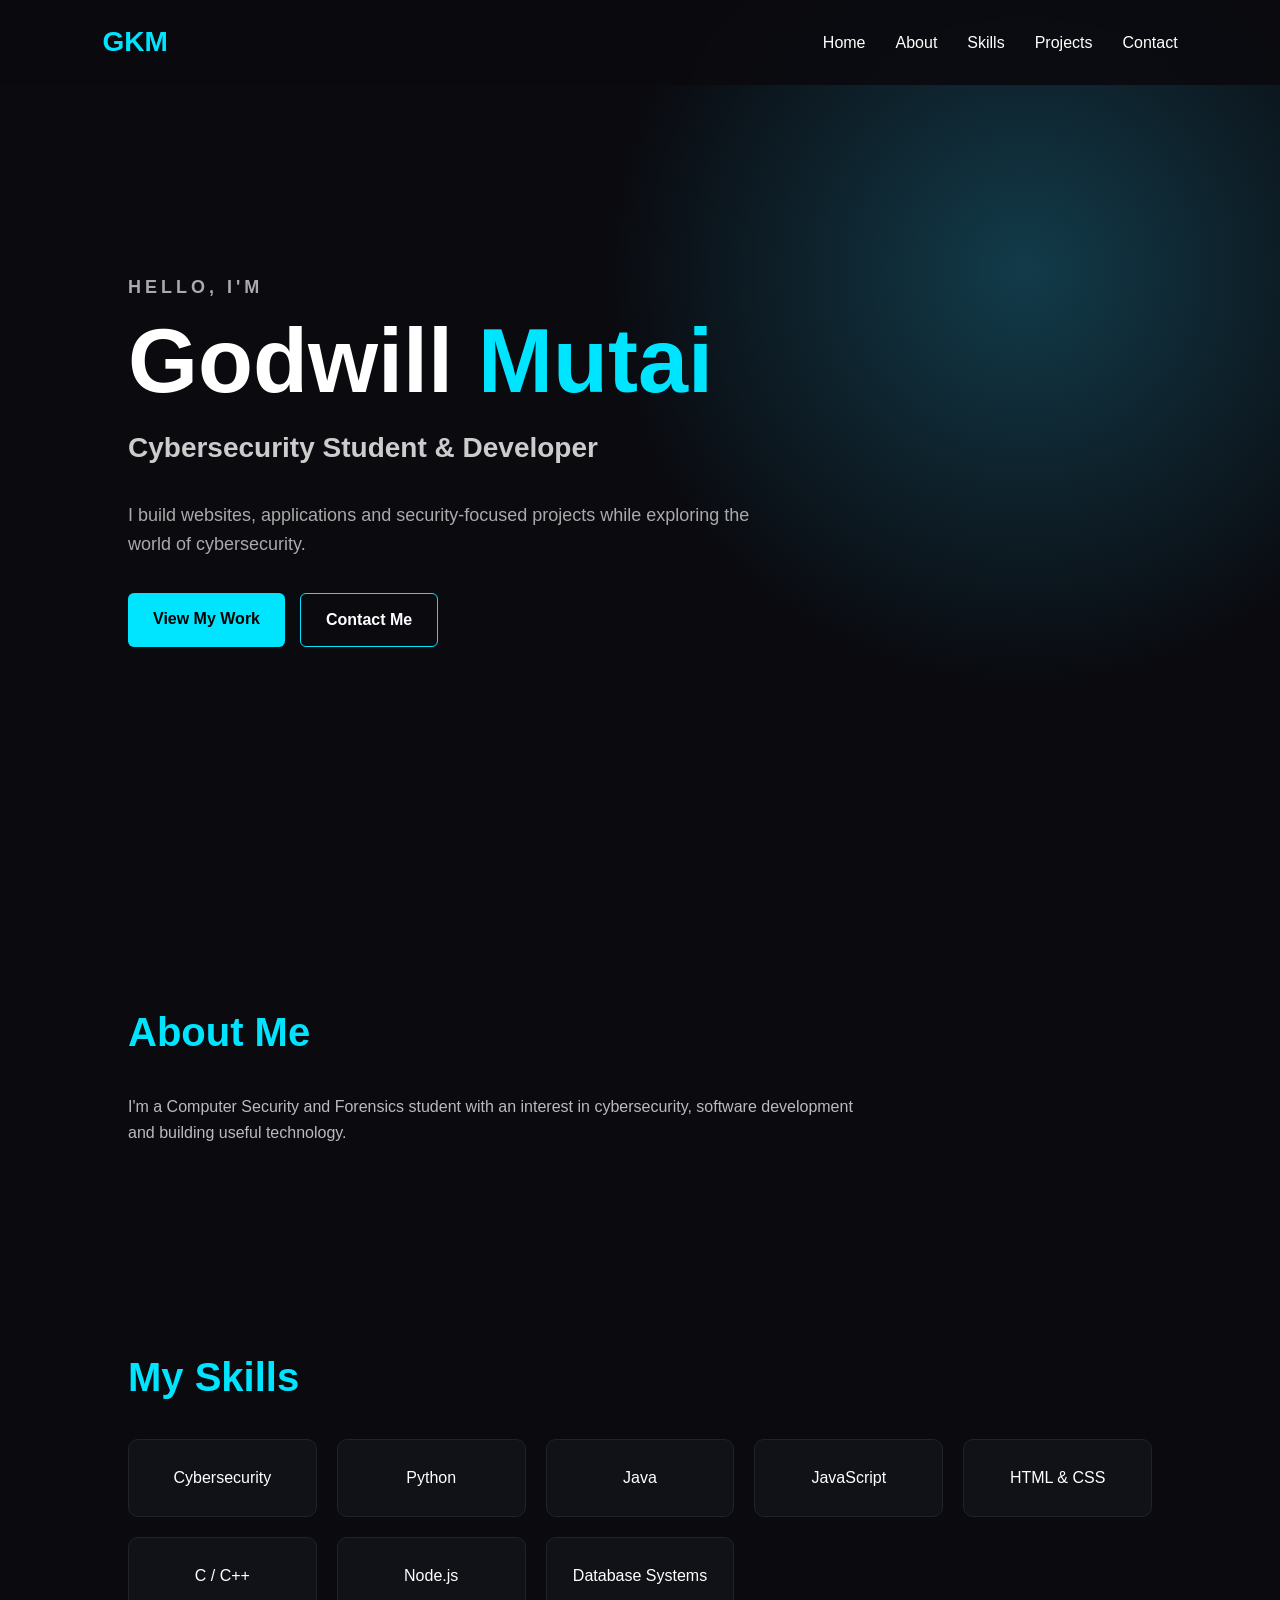
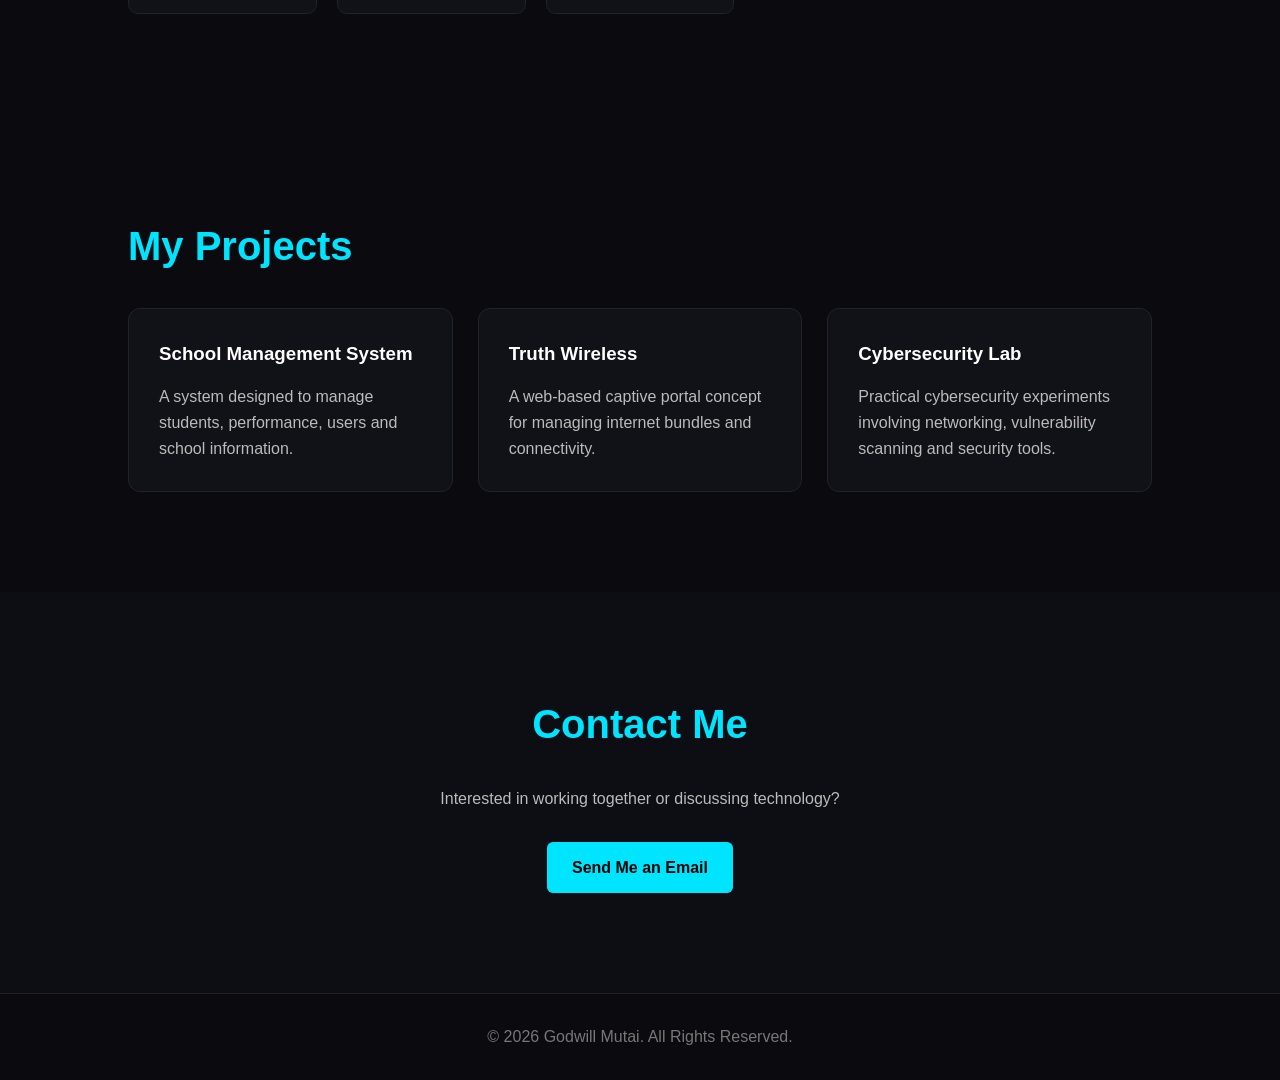
==== public/index.html @ 5eb90a20 "Initial portfolio website" ====
<!DOCTYPE html>
<html lang="en">
<head>
    <meta charset="UTF-8">
    <meta name="viewport" content="width=device-width, initial-scale=1.0">
    <title>Godwill | Portfolio</title>
    <link rel="stylesheet" href="style.css">
</head>

<body>

    <nav>
        <h2>GKM</h2>

        <div class="nav-links">
            <a href="#home">Home</a>
            <a href="#about">About</a>
            <a href="#skills">Skills</a>
            <a href="#projects">Projects</a>
            <a href="#contact">Contact</a>
        </div>
    </nav>

    <section id="home" class="hero">

        <div class="hero-text">
            <p class="hello">HELLO, I'M</p>

            <h1>Godwill <span>Mutai</span></h1>

            <h2>Cybersecurity Student & Developer</h2>

            <p>
                I build websites, applications and security-focused
                projects while exploring the world of cybersecurity.
            </p>

            <div class="buttons">
                <a href="#projects" class="btn">View My Work</a>
                <a href="#contact" class="btn secondary">Contact Me</a>
            </div>
        </div>

    </section>

    <section id="about">
        <h2>About Me</h2>

        <p>
            I'm a Computer Security and Forensics student with an interest
            in cybersecurity, software development and building useful
            technology.
        </p>
    </section>

    <section id="skills">
        <h2>My Skills</h2>

        <div class="skills">
            <div>Cybersecurity</div>
            <div>Python</div>
            <div>Java</div>
            <div>JavaScript</div>
            <div>HTML & CSS</div>
            <div>C / C++</div>
            <div>Node.js</div>
            <div>Database Systems</div>
        </div>
    </section>

    <section id="projects">
        <h2>My Projects</h2>

        <div class="projects">

            <div class="project">
                <h3>School Management System</h3>
                <p>
                    A system designed to manage students, performance,
                    users and school information.
                </p>
            </div>

            <div class="project">
                <h3>Truth Wireless</h3>
                <p>
                    A web-based captive portal concept for managing
                    internet bundles and connectivity.
                </p>
            </div>

            <div class="project">
                <h3>Cybersecurity Lab</h3>
                <p>
                    Practical cybersecurity experiments involving
                    networking, vulnerability scanning and security tools.
                </p>
            </div>

        </div>
    </section>

    <section id="contact">
        <h2>Contact Me</h2>

        <p>
            Interested in working together or discussing technology?
        </p>

        <a href="mailto:your@email.com" class="btn">
            Send Me an Email
        </a>
    </section>

    <footer>
        <p>© 2026 Godwill Mutai. All Rights Reserved.</p>
    </footer>

</body>
</html>
---- public/style.css ----
* {
    margin: 0;
    padding: 0;
    box-sizing: border-box;
}

html {
    scroll-behavior: smooth;
}

body {
    font-family: Arial, sans-serif;
    background: #0a0a0f;
    color: white;
    line-height: 1.6;
}

/* Navigation */

nav {
    position: fixed;
    top: 0;
    width: 100%;
    padding: 20px 8%;
    display: flex;
    justify-content: space-between;
    align-items: center;
    background: rgba(10, 10, 15, 0.9);
    backdrop-filter: blur(10px);
    z-index: 1000;
}

nav h2 {
    color: #00e5ff;
    font-size: 28px;
}

.nav-links {
    display: flex;
    gap: 30px;
}

.nav-links a {
    color: white;
    text-decoration: none;
    transition: 0.3s;
}

.nav-links a:hover {
    color: #00e5ff;
}

/* Hero */

.hero {
    min-height: 100vh;
    display: flex;
    align-items: center;
    padding: 120px 10%;
    background:
        radial-gradient(circle at 80% 30%, #123b4a 0%, transparent 35%),
        #0a0a0f;
}

.hero-text {
    max-width: 800px;
}

.hello {
    color: #00e5ff;
    font-weight: bold;
    letter-spacing: 4px;
    margin-bottom: 10px;
}

.hero h1 {
    font-size: clamp(50px, 8vw, 90px);
    line-height: 1.1;
}

.hero h1 span {
    color: #00e5ff;
}

.hero h2 {
    margin-top: 15px;
    font-size: 28px;
    color: #cccccc;
}

.hero p {
    margin-top: 20px;
    max-width: 650px;
    color: #aaaaaa;
    font-size: 18px;
}

/* Buttons */

.buttons {
    margin-top: 35px;
    display: flex;
    gap: 15px;
}

.btn {
    display: inline-block;
    padding: 13px 25px;
    background: #00e5ff;
    color: #000;
    text-decoration: none;
    border-radius: 6px;
    font-weight: bold;
    transition: 0.3s;
}

.btn:hover {
    transform: translateY(-3px);
    box-shadow: 0 10px 30px rgba(0, 229, 255, 0.25);
}

.btn.secondary {
    background: transparent;
    color: white;
    border: 1px solid #00e5ff;
}

/* Sections */

section:not(.hero) {
    padding: 100px 10%;
}

section h2 {
    font-size: 40px;
    margin-bottom: 30px;
    color: #00e5ff;
}

section p {
    max-width: 750px;
    color: #bbbbbb;
}

/* Skills */

.skills {
    display: grid;
    grid-template-columns: repeat(auto-fit, minmax(180px, 1fr));
    gap: 20px;
}

.skills div {
    padding: 25px;
    background: #111118;
    border: 1px solid #22222d;
    border-radius: 10px;
    text-align: center;
    transition: 0.3s;
}

.skills div:hover {
    border-color: #00e5ff;
    transform: translateY(-5px);
}

/* Projects */

.projects {
    display: grid;
    grid-template-columns: repeat(auto-fit, minmax(250px, 1fr));
    gap: 25px;
}

.project {
    padding: 30px;
    background: #111118;
    border: 1px solid #22222d;
    border-radius: 12px;
    transition: 0.3s;
}

.project:hover {
    transform: translateY(-8px);
    border-color: #00e5ff;
}

.project h3 {
    margin-bottom: 15px;
    color: white;
}

/* Contact */

#contact {
    text-align: center;
    background: #0d0d14;
}

#contact p {
    margin: 0 auto 30px;
}

/* Footer */

footer {
    padding: 30px;
    text-align: center;
    color: #777;
    border-top: 1px solid #222;
}

/* Mobile */

@media (max-width: 700px) {

    nav {
        padding: 15px 5%;
    }

    .nav-links {
        display: none;
    }

    .hero {
        padding: 120px 7%;
    }

    .hero h1 {
        font-size: 55px;
    }

    .hero h2 {
        font-size: 22px;
    }

    .buttons {
        flex-direction: column;
        width: fit-content;
    }

    section:not(.hero) {
        padding: 80px 7%;
    }
}
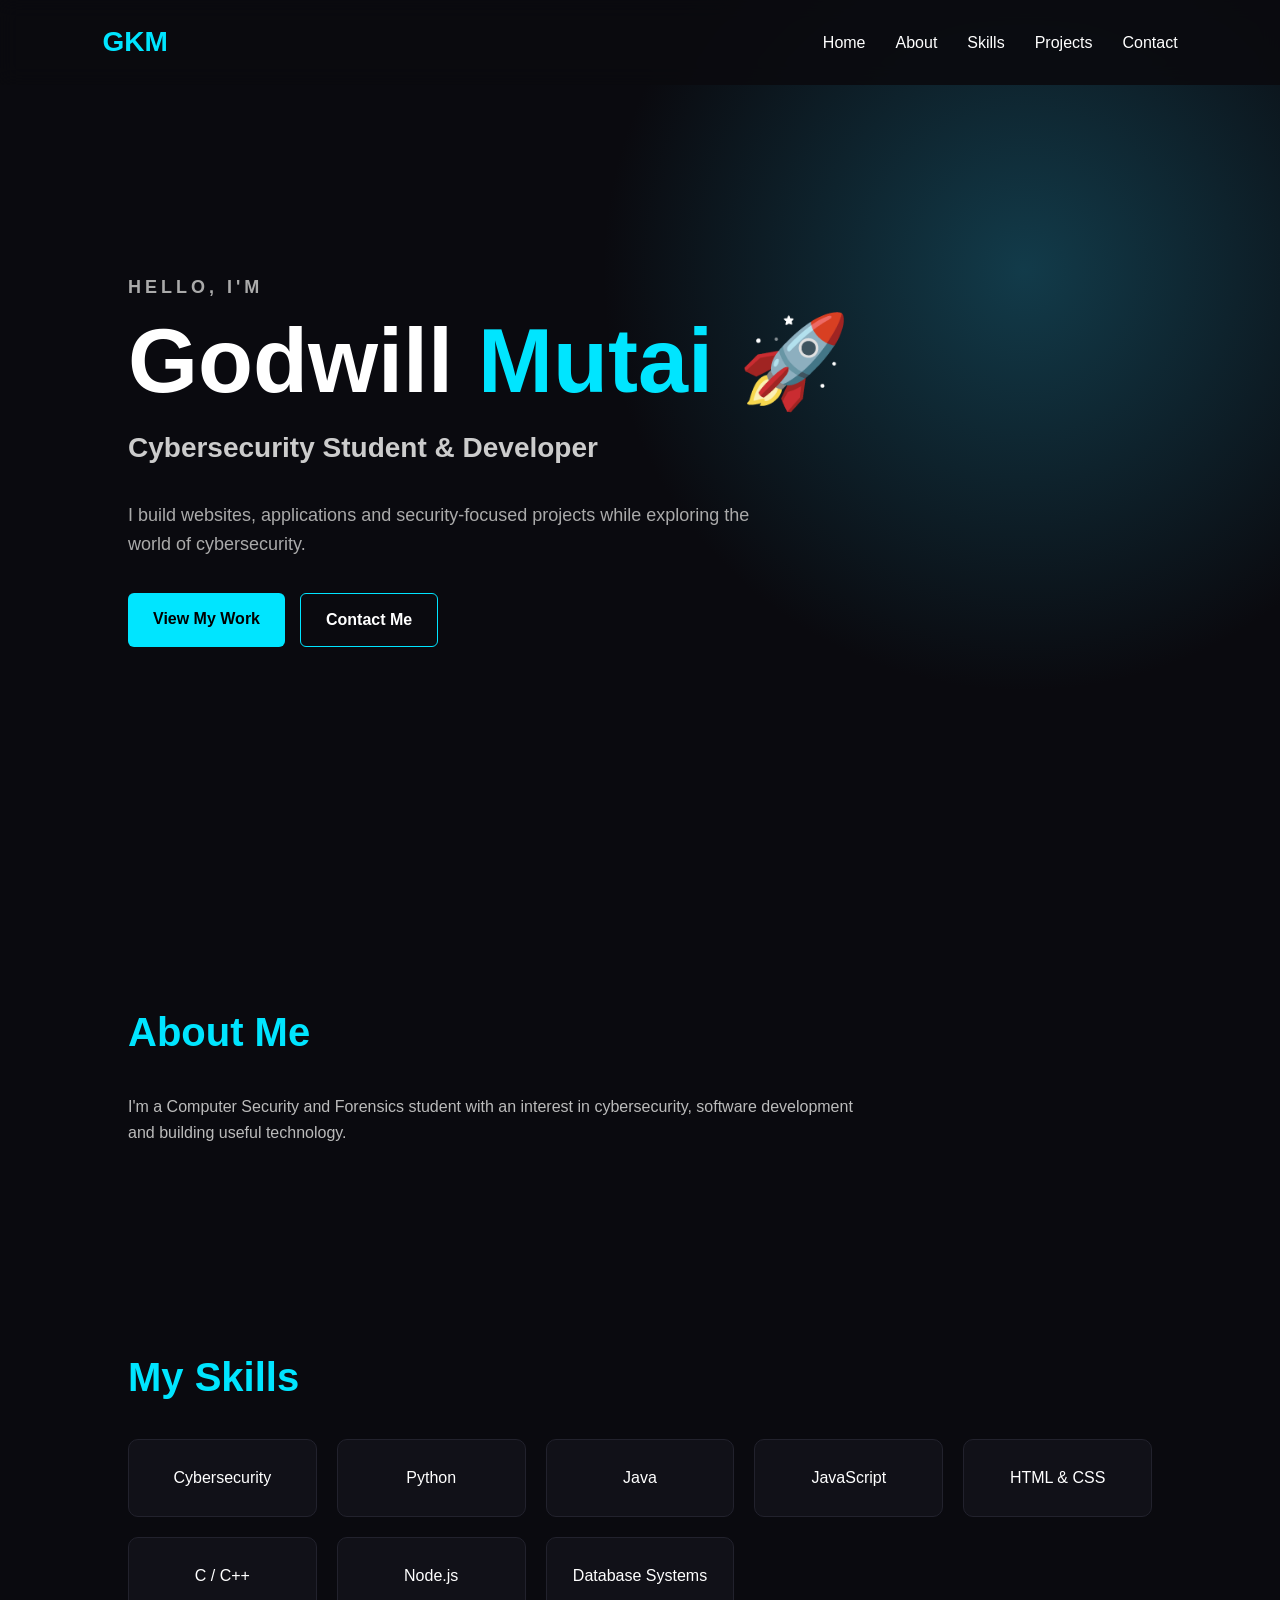
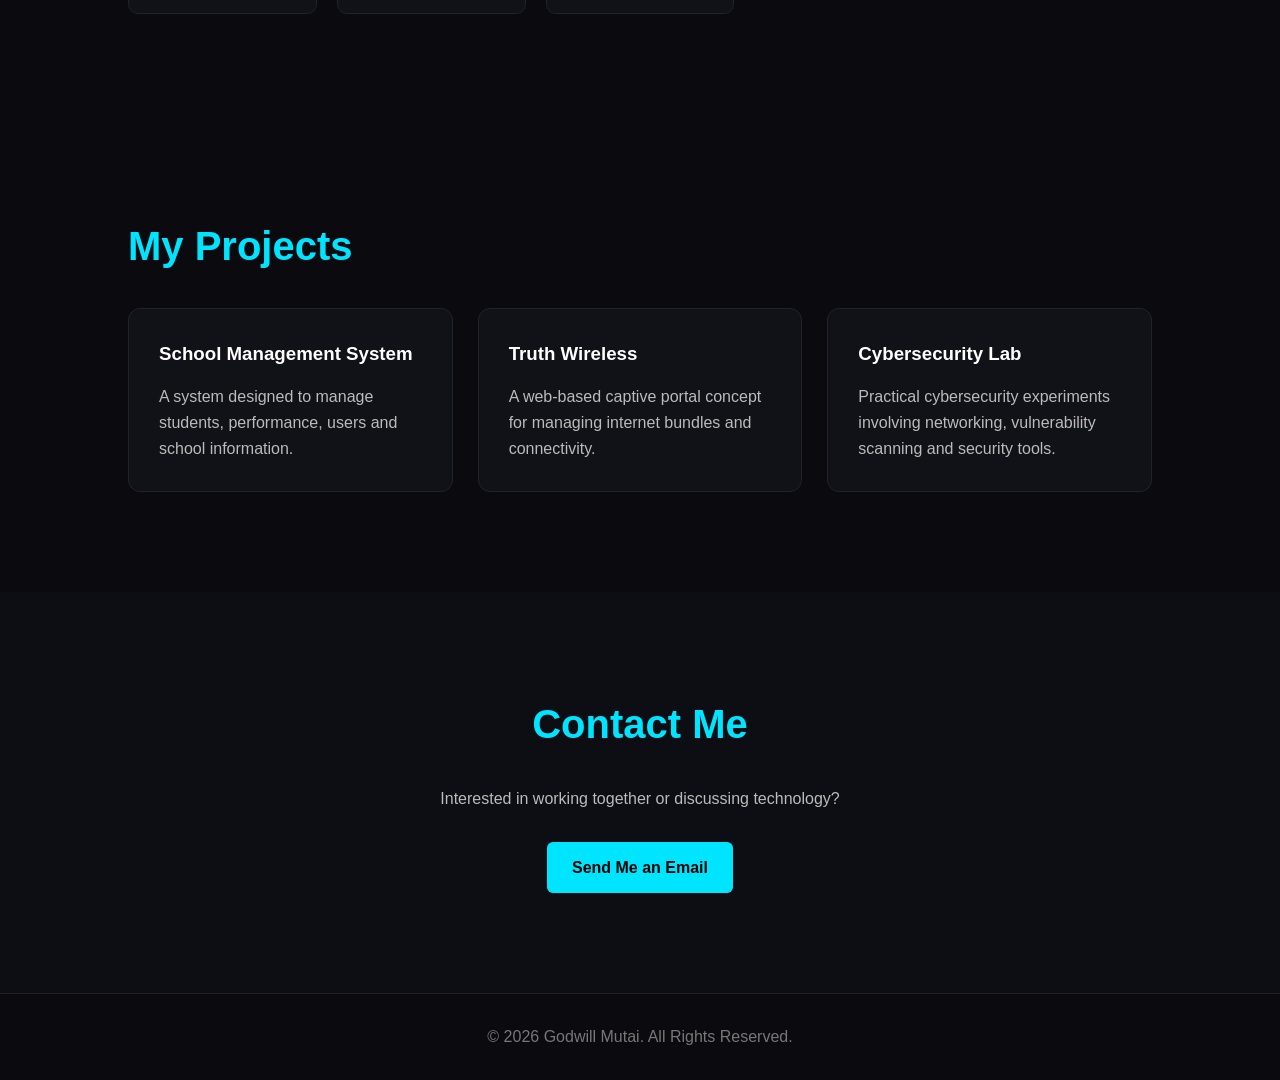
==== commit 8866bb7a: "Updated portfolio" ====
--- a/public/index.html
+++ b/public/index.html
@@ -26,7 +26,7 @@
         <div class="hero-text">
             <p class="hello">HELLO, I'M</p>
 
-            <h1>Godwill <span>Mutai</span></h1>
+            <h1>Godwill <span>Mutai</span> 🚀</h1>
 
             <h2>Cybersecurity Student & Developer</h2>
 
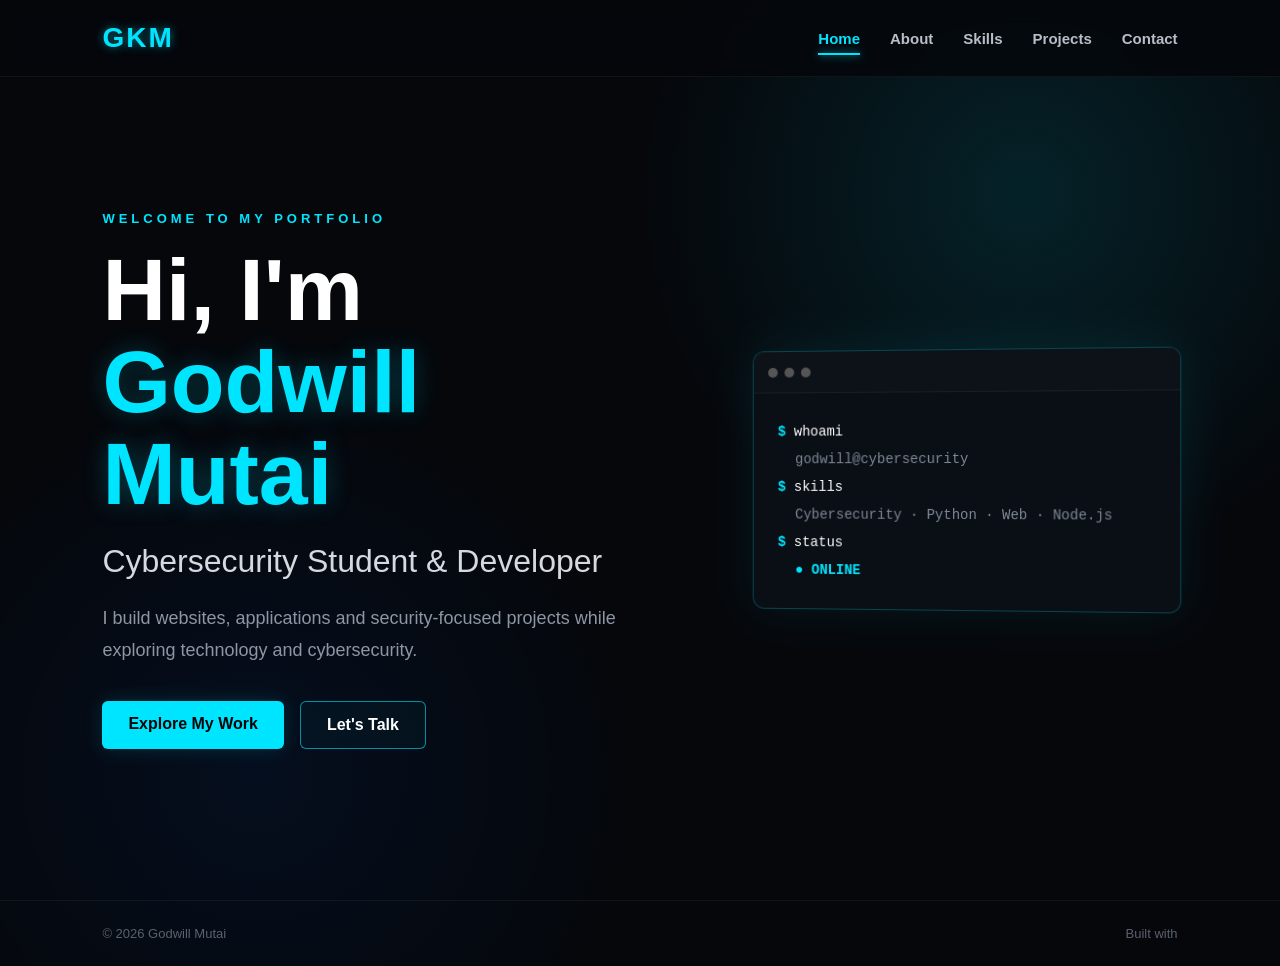
==== commit 43fdfe90: "Added portfolio favicon" ====
--- a/public/index.html
+++ b/public/index.html
@@ -1,120 +1,128 @@
 <!DOCTYPE html>
 <html lang="en">
+
 <head>
     <meta charset="UTF-8">
     <meta name="viewport" content="width=device-width, initial-scale=1.0">
-    <title>Godwill | Portfolio</title>
-    <link rel="stylesheet" href="style.css">
+    
+
+    <title>Godwill Mutai | Cybersecurity Developer</title>
+    <link rel="icon" type="image/png" href="me.png">
+
+    <link rel="stylesheet" href="home.css">
 </head>
 
 <body>
 
-    <nav>
-        <h2>GKM</h2>
+    <!-- ================= NAVIGATION ================= -->
 
-        <div class="nav-links">
-            <a href="#home">Home</a>
-            <a href="#about">About</a>
-            <a href="#skills">Skills</a>
-            <a href="#projects">Projects</a>
-            <a href="#contact">Contact</a>
+    <header class="navbar">
+
+        <div class="logo">
+            GKM
         </div>
-    </nav>
 
-    <section id="home" class="hero">
+        <nav class="nav-links">
 
-        <div class="hero-text">
-            <p class="hello">HELLO, I'M</p>
+            <a href="index.html" class="active">Home</a>
+            <a href="about.html">About</a>
+            <a href="skills.html">Skills</a>
+            <a href="projects.html">Projects</a>
+            <a href="contact.html">Contact</a>
 
-            <h1>Godwill <span>Mutai</span> 🚀</h1>
+        </nav>
 
-            <h2>Cybersecurity Student & Developer</h2>
+    </header>
 
-            <p>
-                I build websites, applications and security-focused
-                projects while exploring the world of cybersecurity.
+
+    <!-- ================= HOME ================= -->
+
+    <main class="home">
+
+        <div class="home-content">
+
+            <p class="welcome">
+                WELCOME TO MY PORTFOLIO
             </p>
 
-            <div class="buttons">
-                <a href="#projects" class="btn">View My Work</a>
-                <a href="#contact" class="btn secondary">Contact Me</a>
-            </div>
-        </div>
+            <h1>
+                Hi, I'm
+                <span>Godwill Mutai</span>
+            </h1>
 
-    </section>
+            <h2>
+                Cybersecurity Student & Developer
+            </h2>
 
-    <section id="about">
-        <h2>About Me</h2>
+            <p class="intro">
+                I build websites, applications and security-focused
+                projects while exploring technology and cybersecurity.
+            </p>
 
-        <p>
-            I'm a Computer Security and Forensics student with an interest
-            in cybersecurity, software development and building useful
-            technology.
-        </p>
-    </section>
 
-    <section id="skills">
-        <h2>My Skills</h2>
+            <div class="home-buttons">
 
-        <div class="skills">
-            <div>Cybersecurity</div>
-            <div>Python</div>
-            <div>Java</div>
-            <div>JavaScript</div>
-            <div>HTML & CSS</div>
-            <div>C / C++</div>
-            <div>Node.js</div>
-            <div>Database Systems</div>
-        </div>
-    </section>
+                <a href="projects.html" class="btn primary">
+                    Explore My Work
+                </a>
 
-    <section id="projects">
-        <h2>My Projects</h2>
+                <a href="contact.html" class="btn secondary">
+                    Let's Talk
+                </a>
 
-        <div class="projects">
-
-            <div class="project">
-                <h3>School Management System</h3>
-                <p>
-                    A system designed to manage students, performance,
-                    users and school information.
-                </p>
-            </div>
-
-            <div class="project">
-                <h3>Truth Wireless</h3>
-                <p>
-                    A web-based captive portal concept for managing
-                    internet bundles and connectivity.
-                </p>
-            </div>
-
-            <div class="project">
-                <h3>Cybersecurity Lab</h3>
-                <p>
-                    Practical cybersecurity experiments involving
-                    networking, vulnerability scanning and security tools.
-                </p>
             </div>
 
         </div>
-    </section>
 
-    <section id="contact">
-        <h2>Contact Me</h2>
+
+        <!-- Decorative cybersecurity element -->
+
+        <div class="hero-decoration">
+
+            <div class="terminal">
+
+                <div class="terminal-top">
+                    <span></span>
+                    <span></span>
+                    <span></span>
+                </div>
+
+                <div class="terminal-body">
+
+                    <p><span class="symbol">$</span> whoami</p>
+
+                    <p class="terminal-output">
+                        godwill@cybersecurity
+                    </p>
+
+                    <p><span class="symbol">$</span> skills</p>
+
+                    <p class="terminal-output">
+                        Cybersecurity · Python · Web · Node.js
+                    </p>
+
+                    <p><span class="symbol">$</span> status</p>
+
+                    <p class="terminal-output">
+                        <span class="online">● ONLINE</span>
+                    </p>
+
+                </div>
+
+            </div>
+
+        </div>
+
+    </main>
+
+
+    <!-- ================= FOOTER ================= -->
+
+    <footer>
 
         <p>
-            Interested in working together or discussing technology?
+            © 2026 Godwill Mutai
         </p>
 
-        <a href="mailto:your@email.com" class="btn">
-            Send Me an Email
-        </a>
-    </section>
-
-    <footer>
-        <p>© 2026 Godwill Mutai. All Rights Reserved.</p>
-    </footer>
-
-</body>
-</html>+        <p>
+            Built with
--- a/public/home.css
+++ b/public/home.css
@@ -0,0 +1,512 @@
+/* =====================================================
+   HOME PAGE
+   ===================================================== */
+
+* {
+    margin: 0;
+    padding: 0;
+    box-sizing: border-box;
+}
+
+html {
+    scroll-behavior: smooth;
+}
+
+body {
+    min-height: 100vh;
+
+    font-family: Arial, Helvetica, sans-serif;
+
+    background:
+        radial-gradient(
+            circle at 80% 20%,
+            rgba(0, 229, 255, 0.12),
+            transparent 30%
+        ),
+        radial-gradient(
+            circle at 20% 80%,
+            rgba(0, 100, 255, 0.08),
+            transparent 30%
+        ),
+        #05070b;
+
+    color: #ffffff;
+
+    overflow-x: hidden;
+}
+
+
+/* =====================================================
+   NAVIGATION
+   ===================================================== */
+
+.navbar {
+    position: fixed;
+
+    top: 0;
+    left: 0;
+
+    width: 100%;
+
+    padding: 22px 8%;
+
+    display: flex;
+
+    justify-content: space-between;
+    align-items: center;
+
+    background: rgba(5, 7, 11, 0.82);
+
+    backdrop-filter: blur(12px);
+
+    border-bottom: 1px solid rgba(255, 255, 255, 0.05);
+
+    z-index: 1000;
+}
+
+
+/* Logo */
+
+.logo {
+    font-size: 28px;
+
+    font-weight: 800;
+
+    letter-spacing: 2px;
+
+    color: #00e5ff;
+
+    text-shadow:
+        0 0 10px rgba(0, 229, 255, 0.5);
+}
+
+
+/* Navigation links */
+
+.nav-links {
+    display: flex;
+
+    gap: 30px;
+}
+
+.nav-links a {
+    position: relative;
+
+    color: #b8bec8;
+
+    text-decoration: none;
+
+    font-size: 15px;
+
+    font-weight: 600;
+
+    transition: 0.3s ease;
+}
+
+.nav-links a:hover {
+    color: #00e5ff;
+}
+
+
+/* Active link */
+
+.nav-links a.active {
+    color: #00e5ff;
+}
+
+.nav-links a.active::after {
+    content: "";
+
+    position: absolute;
+
+    left: 0;
+    bottom: -8px;
+
+    width: 100%;
+    height: 2px;
+
+    background: #00e5ff;
+
+    box-shadow:
+        0 0 8px rgba(0, 229, 255, 0.8);
+}
+
+
+/* =====================================================
+   HOME
+   ===================================================== */
+
+.home {
+
+    min-height: 100vh;
+
+    padding: 140px 8% 80px;
+
+    display: flex;
+
+    align-items: center;
+
+    justify-content: space-between;
+
+    gap: 80px;
+}
+
+
+/* Home text */
+
+.home-content {
+
+    max-width: 700px;
+
+    z-index: 2;
+}
+
+
+.welcome {
+
+    color: #00e5ff;
+
+    font-size: 13px;
+
+    font-weight: 700;
+
+    letter-spacing: 4px;
+
+    margin-bottom: 18px;
+}
+
+
+.home h1 {
+
+    font-size: clamp(50px, 7vw, 88px);
+
+    line-height: 1.05;
+
+    font-weight: 800;
+}
+
+
+.home h1 span {
+
+    display: block;
+
+    color: #00e5ff;
+
+    text-shadow:
+        0 0 25px rgba(0, 229, 255, 0.25);
+}
+
+
+.home h2 {
+
+    margin-top: 22px;
+
+    font-size: clamp(22px, 3vw, 32px);
+
+    color: #d6d9df;
+
+    font-weight: 500;
+}
+
+
+.intro {
+
+    max-width: 650px;
+
+    margin-top: 22px;
+
+    color: #8e96a3;
+
+    font-size: 18px;
+
+    line-height: 1.8;
+}
+
+
+/* =====================================================
+   BUTTONS
+   ===================================================== */
+
+.home-buttons {
+
+    display: flex;
+
+    gap: 16px;
+
+    margin-top: 35px;
+}
+
+
+.btn {
+
+    display: inline-block;
+
+    padding: 14px 26px;
+
+    border-radius: 6px;
+
+    text-decoration: none;
+
+    font-weight: 700;
+
+    transition: 0.3s ease;
+}
+
+
+.btn.primary {
+
+    background: #00e5ff;
+
+    color: #020406;
+
+    box-shadow:
+        0 0 20px rgba(0, 229, 255, 0.15);
+}
+
+
+.btn.primary:hover {
+
+    transform: translateY(-4px);
+
+    box-shadow:
+        0 10px 30px rgba(0, 229, 255, 0.25);
+}
+
+
+.btn.secondary {
+
+    color: #ffffff;
+
+    border: 1px solid rgba(0, 229, 255, 0.6);
+
+    background: rgba(0, 229, 255, 0.03);
+}
+
+
+.btn.secondary:hover {
+
+    color: #00e5ff;
+
+    border-color: #00e5ff;
+
+    transform: translateY(-4px);
+}
+
+
+/* =====================================================
+   TERMINAL DECORATION
+   ===================================================== */
+
+.hero-decoration {
+
+    width: 430px;
+
+    flex-shrink: 0;
+
+    perspective: 1000px;
+}
+
+
+.terminal {
+
+    width: 100%;
+
+    background: rgba(10, 15, 22, 0.9);
+
+    border: 1px solid rgba(0, 229, 255, 0.25);
+
+    border-radius: 12px;
+
+    overflow: hidden;
+
+    box-shadow:
+        0 0 50px rgba(0, 229, 255, 0.08);
+
+    transform: rotateY(-5deg);
+
+    transition: 0.5s ease;
+}
+
+
+.terminal:hover {
+
+    transform: rotateY(0deg) translateY(-8px);
+
+    border-color: rgba(0, 229, 255, 0.5);
+
+    box-shadow:
+        0 20px 60px rgba(0, 229, 255, 0.12);
+}
+
+
+/* Terminal top */
+
+.terminal-top {
+
+    height: 42px;
+
+    padding: 0 15px;
+
+    display: flex;
+
+    align-items: center;
+
+    gap: 7px;
+
+    background: #0d1219;
+
+    border-bottom: 1px solid rgba(255, 255, 255, 0.05);
+}
+
+
+.terminal-top span {
+
+    width: 10px;
+
+    height: 10px;
+
+    border-radius: 50%;
+
+    background: #555;
+}
+
+
+/* Terminal body */
+
+.terminal-body {
+
+    padding: 25px;
+
+    font-family: "Courier New", monospace;
+
+    font-size: 14px;
+
+    line-height: 2;
+}
+
+
+.symbol {
+
+    color: #00e5ff;
+
+    font-weight: bold;
+}
+
+
+.terminal-output {
+
+    color: #7d8794;
+
+    padding-left: 18px;
+}
+
+
+.online {
+
+    color: #00e5ff;
+
+    font-weight: bold;
+}
+
+
+/* =====================================================
+   FOOTER
+   ===================================================== */
+
+footer {
+
+    padding: 25px 8%;
+
+    display: flex;
+
+    justify-content: space-between;
+
+    color: #59616d;
+
+    font-size: 13px;
+
+    border-top: 1px solid rgba(255, 255, 255, 0.05);
+}
+
+
+/* =====================================================
+   MOBILE
+   ===================================================== */
+
+@media (max-width: 900px) {
+
+    .home {
+
+        flex-direction: column;
+
+        align-items: flex-start;
+
+        padding-top: 130px;
+    }
+
+    .hero-decoration {
+
+        width: 100%;
+
+        max-width: 500px;
+    }
+
+}
+
+
+@media (max-width: 650px) {
+
+    .navbar {
+
+        padding: 18px 5%;
+    }
+
+    .nav-links {
+
+        gap: 14px;
+    }
+
+    .nav-links a {
+
+        font-size: 12px;
+    }
+
+    .home {
+
+        padding: 120px 6% 60px;
+
+        gap: 50px;
+    }
+
+    .home h1 {
+
+        font-size: 52px;
+    }
+
+    .home h2 {
+
+        font-size: 22px;
+    }
+
+    .intro {
+
+        font-size: 16px;
+    }
+
+    .home-buttons {
+
+        flex-direction: column;
+
+        align-items: flex-start;
+    }
+
+    footer {
+
+        flex-direction: column;
+
+        gap: 8px;
+
+        padding: 25px 6%;
+    }
+
+}
